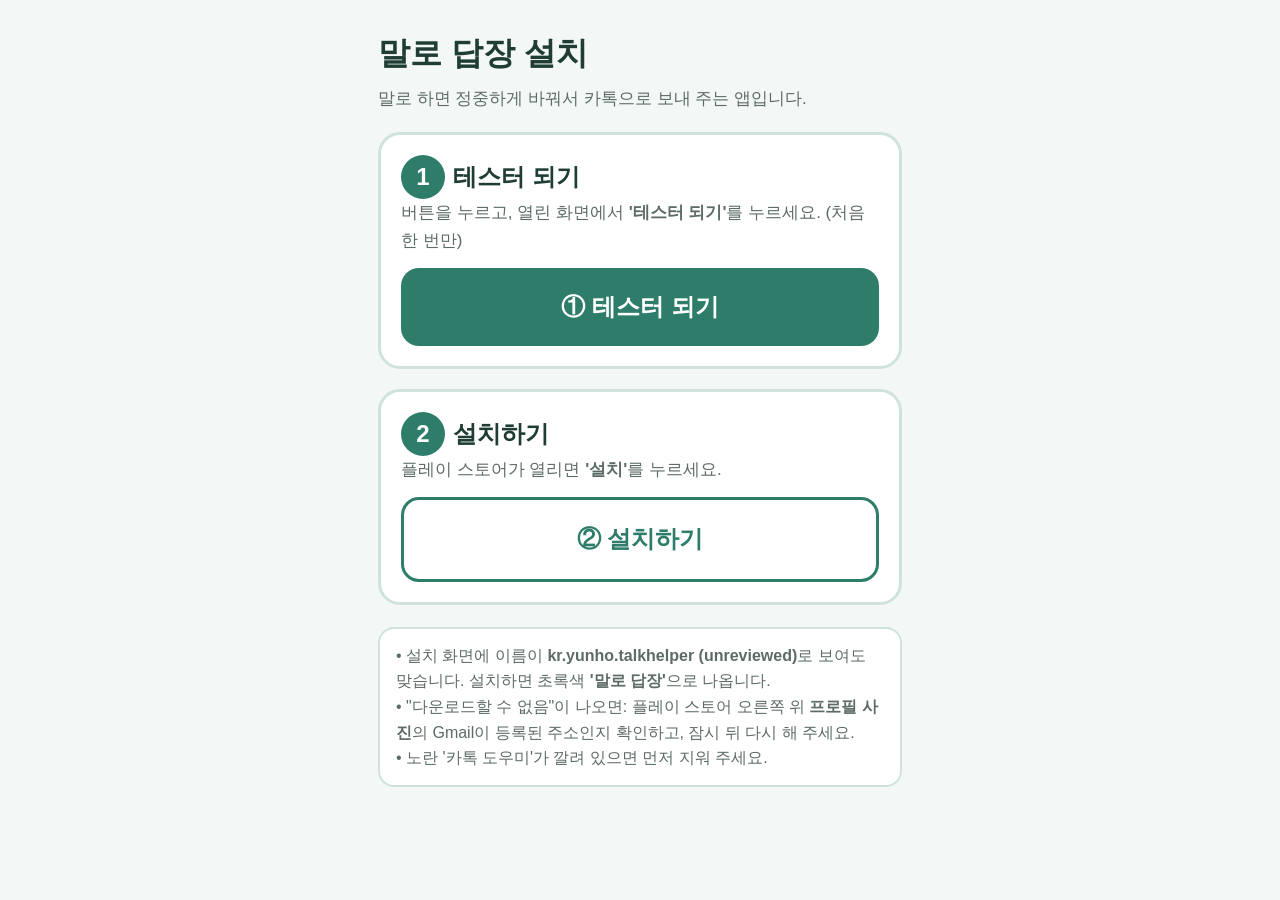
==== talk-helper-install.html @ 87e59092 "Add an install helper page for internal testers Opens itself in Chrome when tapped inside KakaoTalk " ====
<!doctype html>
<html lang="ko"><head>
<meta charset="utf-8">
<meta name="viewport" content="width=device-width,initial-scale=1">
<title>말로 답장 설치</title>
<style>
  :root { --green:#2E7D6B; --ink:#1F3D35; --muted:#5d6b66; --bg:#F3F7F5; --line:#CFE3DC; --red:#C62828; }
  * { box-sizing:border-box; }
  body { margin:0; background:var(--bg); color:var(--ink); font:20px/1.6 -apple-system,"Apple SD Gothic Neo","Noto Sans KR",sans-serif; }
  main { max-width:560px; margin:0 auto; padding:28px 18px 60px; }
  h1 { font-size:32px; margin:0 0 6px; }
  .muted { color:var(--muted); font-size:17px; }
  .step { background:#fff; border:3px solid var(--line); border-radius:22px; padding:20px; margin-top:20px; }
  .num { display:inline-block; width:44px; height:44px; border-radius:50%; background:var(--green); color:#fff; font-weight:900; text-align:center; line-height:44px; margin-right:8px; }
  .t { font-size:24px; font-weight:900; }
  a.btn { display:block; margin-top:14px; background:var(--green); color:#fff; text-decoration:none; text-align:center; font-weight:900; font-size:24px; padding:20px 12px; border-radius:18px; }
  a.btn.alt { background:#fff; color:var(--green); border:3px solid var(--green); }
  .note { margin-top:22px; font-size:16px; color:var(--muted); background:#fff; border-radius:16px; padding:14px 16px; border:2px solid var(--line); }
  .kakao { display:none; background:#FFF4E5; border:3px solid #F0B35A; border-radius:18px; padding:16px; margin-top:16px; }
</style>
</head><body><main>
  <h1>말로 답장 설치</h1>
  <div class="muted">말로 하면 정중하게 바꿔서 카톡으로 보내 주는 앱입니다.</div>

  <!-- 카카오톡 안의 브라우저에서는 구글 로그인이 안 되어 설치가 실패하므로 크롬으로 넘김 -->
  <div class="kakao" id="kakao">
    <div class="t">크롬으로 여는 중…</div>
    <div>안 넘어가면 아래 버튼을 눌러 주세요.</div>
    <a class="btn" id="openChrome" href="#">크롬으로 열기</a>
  </div>

  <div class="step">
    <div class="t"><span class="num">1</span>테스터 되기</div>
    <div class="muted">버튼을 누르고, 열린 화면에서 <b>'테스터 되기'</b>를 누르세요. (처음 한 번만)</div>
    <a class="btn" href="https://play.google.com/apps/internaltest/4699912874204294763">① 테스터 되기</a>
  </div>

  <div class="step">
    <div class="t"><span class="num">2</span>설치하기</div>
    <div class="muted">플레이 스토어가 열리면 <b>'설치'</b>를 누르세요.</div>
    <a class="btn alt" href="https://play.google.com/store/apps/details?id=kr.yunho.talkhelper">② 설치하기</a>
  </div>

  <div class="note">
    • 설치 화면에 이름이 <b>kr.yunho.talkhelper (unreviewed)</b>로 보여도 맞습니다. 설치하면 초록색 <b>'말로 답장'</b>으로 나옵니다.<br>
    • "다운로드할 수 없음"이 나오면: 플레이 스토어 오른쪽 위 <b>프로필 사진</b>의 Gmail이 등록된 주소인지 확인하고, 잠시 뒤 다시 해 주세요.<br>
    • 노란 '카톡 도우미'가 깔려 있으면 먼저 지워 주세요.
  </div>
</main>
<script>
  // 카카오톡 인앱 브라우저면 외부 브라우저(크롬)로 이 페이지를 다시 엶
  (function () {
    var ua = navigator.userAgent || "";
    if (!/KAKAOTALK/i.test(ua)) return;
    var here = location.href;
    document.getElementById("kakao").style.display = "block";
    var external = "kakaotalk://web/openExternal?url=" + encodeURIComponent(here);
    var chrome = "intent://" + here.replace(/^https?:\/\//, "") + "#Intent;scheme=https;package=com.android.chrome;end";
    document.getElementById("openChrome").href = /Android/i.test(ua) ? chrome : external;
    location.href = external;
  })();
</script>
</body></html>
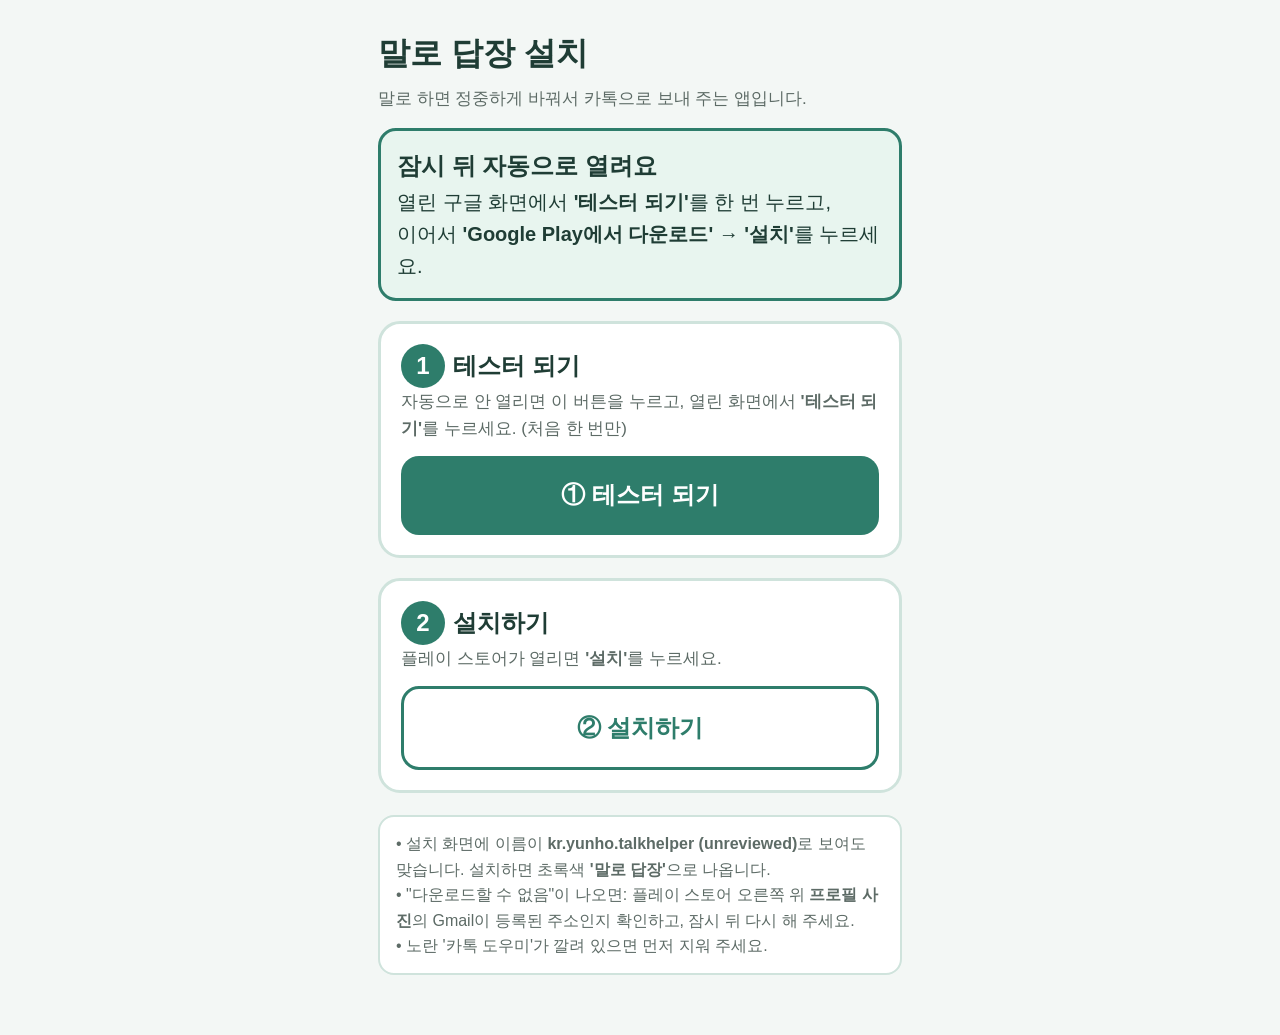
==== commit 6f680fdc: "Install page: open the tester opt-in automatically in Chrome so the Play Store app doesn't intercept" ====
--- a/talk-helper-install.html
+++ b/talk-helper-install.html
@@ -29,10 +29,15 @@
     <a class="btn" id="openChrome" href="#">크롬으로 열기</a>
   </div>
 
+  <div class="kakao" id="auto" style="display:block;background:#E8F5EF;border-color:var(--green)">
+    <div class="t">잠시 뒤 자동으로 열려요</div>
+    <div>열린 구글 화면에서 <b>'테스터 되기'</b>를 한 번 누르고,<br>이어서 <b>'Google Play에서 다운로드' → '설치'</b>를 누르세요.</div>
+  </div>
+
   <div class="step">
     <div class="t"><span class="num">1</span>테스터 되기</div>
-    <div class="muted">버튼을 누르고, 열린 화면에서 <b>'테스터 되기'</b>를 누르세요. (처음 한 번만)</div>
-    <a class="btn" href="https://play.google.com/apps/internaltest/4699912874204294763">① 테스터 되기</a>
+    <div class="muted">자동으로 안 열리면 이 버튼을 누르고, 열린 화면에서 <b>'테스터 되기'</b>를 누르세요. (처음 한 번만)</div>
+    <a class="btn" id="optin" href="https://play.google.com/apps/internaltest/4699912874204294763">① 테스터 되기</a>
   </div>
 
   <div class="step">
@@ -48,10 +53,26 @@
   </div>
 </main>
 <script>
+  var OPTIN = "https://play.google.com/apps/internaltest/4699912874204294763";
+  // 테스터 참여 화면은 플레이 스토어 앱이 가로채면 '항목을 찾을 수 없습니다'가 나오므로 크롬에서 열도록 함
+  (function () {
+    var ua = navigator.userAgent || "";
+    if (/KAKAOTALK/i.test(ua)) return;   // 카톡 안이면 아래에서 먼저 크롬으로 넘김
+    var chromeOptin = "intent://" + OPTIN.replace(/^https?:\/\//, "") +
+      "#Intent;scheme=https;package=com.android.chrome;S.browser_fallback_url=" + encodeURIComponent(OPTIN) + ";end";
+    // 안드로이드에서는 항상 크롬으로 (크롬이 없으면 지금 브라우저에서)
+    var target = /Android/i.test(ua) ? chromeOptin : OPTIN;
+    document.getElementById("optin").href = target;
+    // 이 페이지를 처음 열었을 때 한 번만 자동으로 넘어감 (뒤로 와서 다시 보면 넘어가지 않음)
+    try { if (sessionStorage.getItem("optinOpened")) { document.getElementById("auto").style.display = "none"; return; } sessionStorage.setItem("optinOpened", "1"); } catch (e) {}
+    setTimeout(function () { location.href = target; }, 1500);
+  })();
+
   // 카카오톡 인앱 브라우저면 외부 브라우저(크롬)로 이 페이지를 다시 엶
   (function () {
     var ua = navigator.userAgent || "";
     if (!/KAKAOTALK/i.test(ua)) return;
+    document.getElementById("auto").style.display = "none";
     var here = location.href;
     document.getElementById("kakao").style.display = "block";
     var external = "kakaotalk://web/openExternal?url=" + encodeURIComponent(here);
